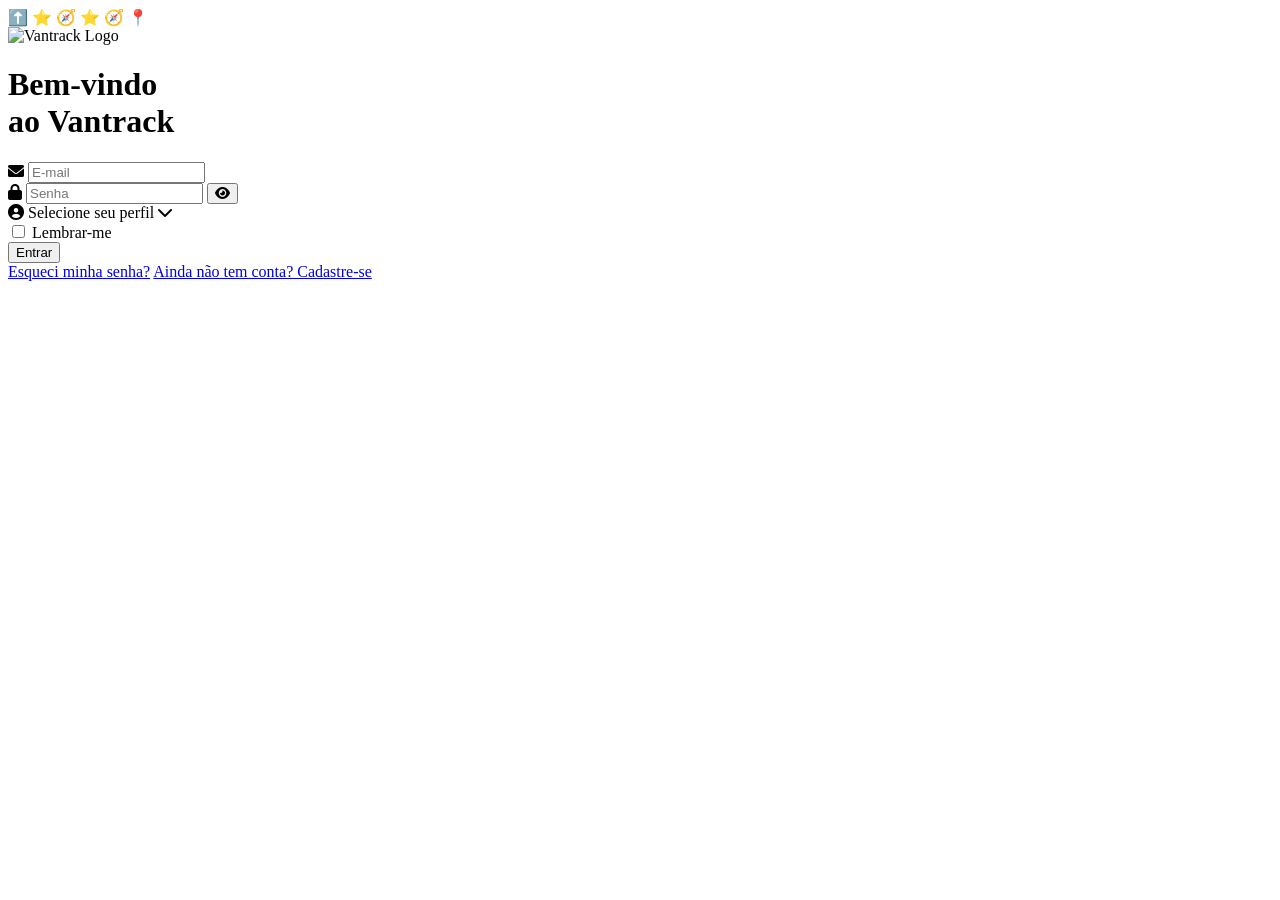
==== pages/index.html @ 5d8a189a "feat: resolve login and registration bugs, bypass 2fa for testing, create profile screens with logou" ====
<!DOCTYPE html>
<html lang="pt-BR">
<head>
    <meta charset="UTF-8">
    <meta name="viewport" content="width=device-width, initial-scale=1.0">
    <title>Login - Vantrack</title>
    <link rel="preconnect" href="https://fonts.googleapis.com">
    <link rel="preconnect" href="https://fonts.gstatic.com" crossorigin>
    <link href="https://fonts.googleapis.com/css2?family=Poppins:wght@400;500;600;700&display=swap" rel="stylesheet">
    <link rel="stylesheet" href="https://cdnjs.cloudflare.com/ajax/libs/font-awesome/6.0.0-beta3/css/all.min.css">
    <link rel="stylesheet" href="../assets/css/global.css">
    <link rel="stylesheet" href="../assets/css/components.css">
    <link rel="stylesheet" href="../assets/css/login.css">
</head>
<body>
    <!-- Padrão decorativo de mapa nas bordas -->
    <div class="map-bg-pattern">
        <span class="pattern-top-right">⬆️ ⭐ 🧭</span>
        <span class="pattern-bottom-left">⭐ 🧭 📍</span>
    </div>

    <div id="notificacoes" class="container-notificacoes"></div>
    <div class="login-container">
        <div class="login-header">
            <img src="../assets/img/van.png.png" alt="Vantrack Logo" class="logo-van">
            <h1>Bem-vindo<br>ao Vantrack</h1>
        </div>
        <div class="login-card">
            <form id="form-login">
                <div class="form-group">
                    <div class="input-com-icone">
                        <i class="fas fa-envelope"></i>
                        <input type="email" id="email" name="email" data-validar="email" placeholder="E-mail" required>
                    </div>
                </div>
                <div class="form-group">
                    <div class="input-com-icone">
                        <i class="fas fa-lock"></i>
                        <input type="password" id="senha" name="senha" data-validar="senha" placeholder="Senha" required>
                        <button type="button" class="toggle-senha" aria-label="Mostrar ou esconder senha">
                            <i class="fas fa-eye"></i>
                        </button>
                    </div>
                </div>
                <div class="form-group">
                    <div class="dropdown-perfil">
                        <div class="dropdown-header input-com-icone">
                            <i class="fas fa-user-circle"></i>
                            <span id="perfil-display" class="perfil-display">Selecione seu perfil</span>
                            <i class="fas fa-chevron-down dropdown-icon"></i>
                        </div>
                        <ul class="dropdown-list" id="dropdown-perfil-list" style="display: none;">
                            <li class="dropdown-item" data-value="aluno">Aluno</li>
                            <li class="dropdown-item" data-value="motorista">Motorista</li>
                        </ul>
                        <input type="hidden" id="perfil" name="perfil" value="">
                    </div>
                </div>
                <div class="form-group checkbox-group">
                    <input type="checkbox" id="lembrar" name="lembrar">
                    <label for="lembrar">Lembrar-me</label>
                </div>
                <button type="submit" class="btn-login">Entrar</button>
            </form>
        </div>
        <div class="login-footer">
            <a href="recuperar-senha.html" class="link-footer">Esqueci minha senha?</a>
            <a href="escolha.html" class="link-footer">Ainda não tem conta? Cadastre-se</a>
        </div>
    </div>
    <script src="../assets/js/config.js?v=1.1"></script>
    <script src="../assets/js/validators.js"></script>
    <script src="../assets/js/login.js?v=1.1"></script>
</body>
</html>
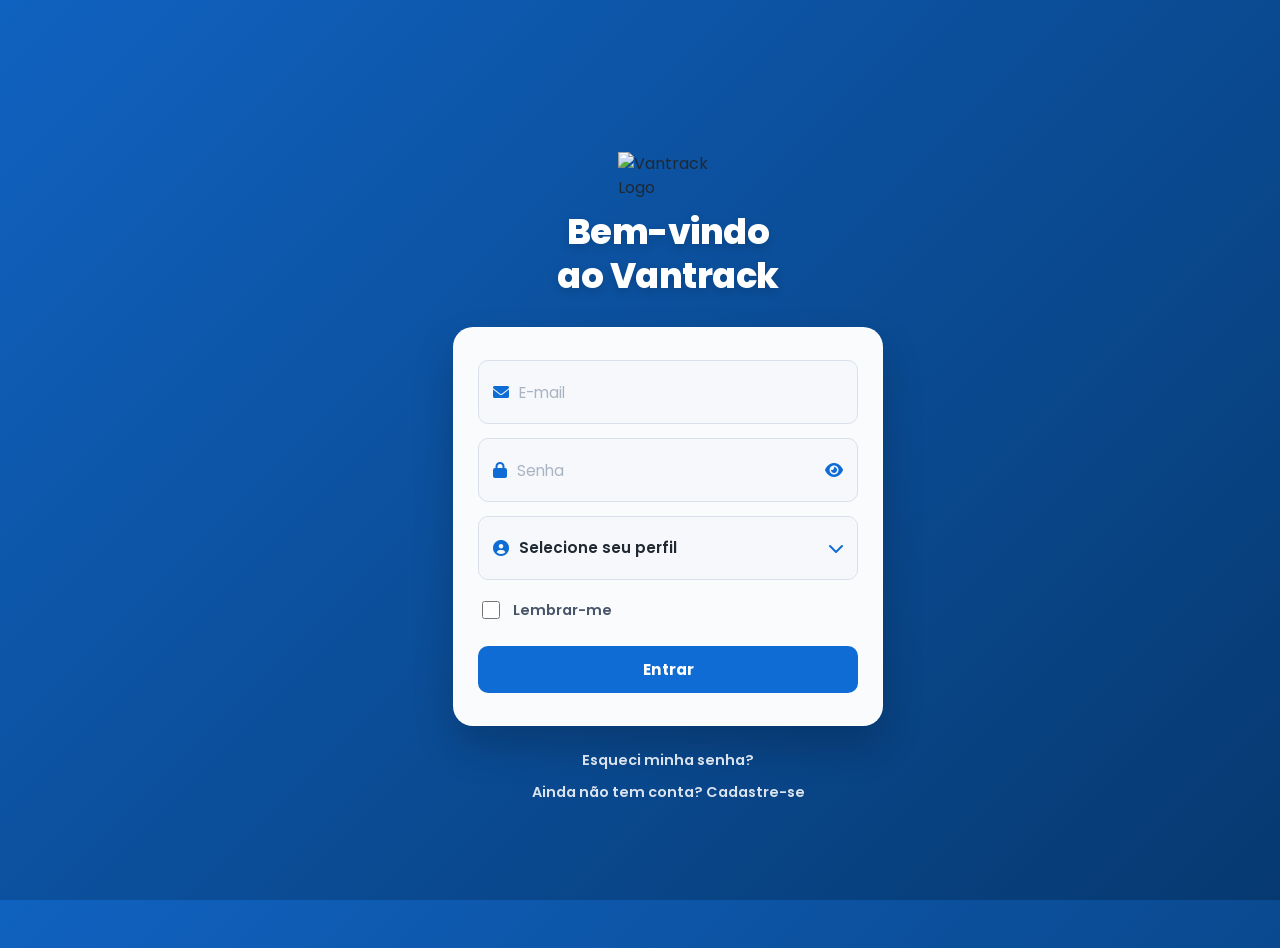
==== commit c9ed7ddf: "ajuste na configuração do perfil do git" ====
--- a/pages/index.html
+++ b/pages/index.html
@@ -13,12 +13,6 @@
     <link rel="stylesheet" href="../assets/css/login.css">
 </head>
 <body>
-    <!-- Padrão decorativo de mapa nas bordas -->
-    <div class="map-bg-pattern">
-        <span class="pattern-top-right">⬆️ ⭐ 🧭</span>
-        <span class="pattern-bottom-left">⭐ 🧭 📍</span>
-    </div>
-
     <div id="notificacoes" class="container-notificacoes"></div>
     <div class="login-container">
         <div class="login-header">
--- a/assets/css/global.css
+++ b/assets/css/global.css
@@ -0,0 +1,208 @@
+:root {
+  /* Original Palette */
+  --primary-blue: #0F6CD5;
+  --primary-blue-dark: #0a56ac;
+  --primary-blue-light: #007bff;
+  
+  --bg-dark: #05386B;
+  --bg-darker: #03254a;
+  --bg-light: #e6f4ff;
+  --bg-lighter: #bfe3ff;
+  
+  /* Slate Typography */
+  --text-primary: #1f2933;
+  --text-secondary: #475569;
+  --text-muted: #64748B;
+  
+  /* Borders and Inputs */
+  --border-gray: #d9e0ea;
+  --placeholder-gray: #a9b4c3;
+  --input-bg: #f6f8fb;
+  --input-focus-border: #0F6CD5;
+  
+  --white: #ffffff;
+  --card-border: rgba(15, 108, 213, 0.08);
+  
+  /* Exquisite minimalist shadows */
+  --shadow-sm: 0 1px 3px rgba(15, 108, 213, 0.04);
+  --shadow-md: 0 4px 12px -2px rgba(15, 108, 213, 0.06);
+  --shadow-lg: 0 10px 25px -5px rgba(15, 108, 213, 0.08);
+  --shadow-xl: 0 16px 36px -10px rgba(15, 108, 213, 0.12);
+  --shadow-text: 0 2px 4px rgba(0, 0, 0, 0.1);
+  
+  /* Transitions */
+  --transition-smooth: all 0.25s cubic-bezier(0.4, 0, 0.2, 1);
+  --transition-fast: all 0.15s cubic-bezier(0.4, 0, 0.2, 1);
+}
+
+html {
+  width: 100%;
+  height: 100%;
+  scroll-behavior: smooth;
+}
+
+body {
+  width: 100%;
+  font-family: "Poppins", system-ui, -apple-system, BlinkMacSystemFont, "Segoe UI", sans-serif;
+  color: var(--text-primary);
+  background-color: var(--bg-light);
+  line-height: 1.5;
+  -webkit-font-smoothing: antialiased;
+  -moz-osx-font-smoothing: grayscale;
+}
+
+input, select, button, textarea {
+  font-family: inherit;
+}
+
+button {
+  cursor: pointer;
+}
+
+a {
+  text-decoration: none;
+  color: inherit;
+}
+
+img {
+  max-width: 100%;
+  height: auto;
+  display: block;
+}
+
+/* Glassmorphism Card Utility */
+.glass-card {
+  background: var(--white);
+  border: 1px solid var(--card-border);
+  box-shadow: var(--shadow-md);
+  border-radius: 16px;
+  transition: var(--transition-smooth);
+}
+
+/* Scrollbar Customization */
+::-webkit-scrollbar {
+  width: 6px;
+  height: 6px;
+}
+
+::-webkit-scrollbar-track {
+  background: rgba(0, 0, 0, 0.01);
+  border-radius: 4px;
+}
+
+::-webkit-scrollbar-thumb {
+  background: rgba(15, 108, 213, 0.15);
+  border-radius: 4px;
+  transition: var(--transition-fast);
+}
+
+::-webkit-scrollbar-thumb:hover {
+  background: rgba(15, 108, 213, 0.3);
+}
+
+/* Premium Dynamic Toasts */
+.toast {
+  position: fixed;
+  bottom: -100px;
+  left: 50%;
+  transform: translateX(-50%);
+  padding: 14px 24px;
+  border-radius: 12px;
+  font-weight: 600;
+  font-size: 14px;
+  z-index: 9999;
+  transition: bottom 0.4s cubic-bezier(0.175, 0.885, 0.32, 1.275);
+  max-width: 90%;
+  box-shadow: var(--shadow-lg);
+  display: flex;
+  align-items: center;
+  gap: 10px;
+  background-color: var(--white);
+  border: 1px solid var(--border-gray);
+}
+
+.toast.show {
+  bottom: 30px;
+}
+
+.toast-success {
+  border-left: 4px solid #10b981;
+  color: #0f766e;
+}
+
+.toast-warning {
+  border-left: 4px solid #f59e0b;
+  color: #b45309;
+}
+
+.toast-error {
+  border-left: 4px solid #ef4444;
+  color: #b91c1c;
+}
+
+.error-message {
+  display: none;
+  color: #ef4444;
+  font-size: 12px;
+  margin-top: 4px;
+  font-weight: 500;
+  animation: fadeIn 0.2s ease-in-out;
+}
+
+input.is-invalid,
+select.is-invalid,
+textarea.is-invalid {
+  border-color: #ef4444 !important;
+  background-color: #fef2f2;
+}
+
+.password-strength {
+  margin-top: 8px;
+  font-size: 12px;
+  font-weight: 600;
+  transition: var(--transition-fast);
+}
+
+.btn.is-loading {
+  opacity: 0.7;
+  pointer-events: none;
+  position: relative;
+  color: transparent !important;
+}
+
+.btn.is-loading::after {
+  content: "";
+  position: absolute;
+  width: 16px;
+  height: 16px;
+  top: 50%;
+  left: 50%;
+  margin-top: -8px;
+  margin-left: -8px;
+  border: 2px solid rgba(15, 108, 213, 0.2);
+  border-top-color: var(--primary-blue);
+  border-radius: 50%;
+  animation: spin 0.6s linear infinite;
+}
+
+.spinner {
+  display: inline-block;
+  width: 14px;
+  height: 14px;
+  border: 2px solid rgba(15, 108, 213, 0.2);
+  border-top-color: var(--primary-blue);
+  border-radius: 50%;
+  animation: spin 0.6s linear infinite;
+  margin-right: 8px;
+}
+
+@keyframes spin {
+  to { transform: rotate(360deg); }
+}
+
+@keyframes fadeIn {
+  from { opacity: 0; transform: translateY(-3px); }
+  to { opacity: 1; transform: translateY(0); }
+}
+
+
--- a/assets/css/components.css
+++ b/assets/css/components.css
@@ -0,0 +1,369 @@
+.input-group {
+  display: flex;
+  align-items: center;
+  gap: 10px;
+  background-color: var(--input-bg);
+  border-radius: 10px;
+  border: 1px solid var(--border-gray);
+  padding: 6px 14px;
+  transition: var(--transition-smooth);
+}
+
+.input-group:focus-within {
+  border-color: var(--primary-blue);
+  background-color: var(--white);
+  box-shadow: 0 0 0 3px rgba(15, 108, 213, 0.1);
+}
+
+.input-group i,
+.input-group .material-symbols-outlined,
+.input-group span {
+  font-size: 18px;
+  color: var(--placeholder-gray);
+  flex-shrink: 0;
+  transition: var(--transition-fast);
+}
+
+.input-group:focus-within i,
+.input-group:focus-within .material-symbols-outlined {
+  color: var(--primary-blue);
+}
+
+.input-group input,
+.input-group select {
+  flex: 1;
+  border: none;
+  background: transparent;
+  outline: none;
+  font-size: 0.95rem;
+  color: var(--text-primary);
+  padding: 8px 0;
+}
+
+.input-group input::placeholder {
+  color: var(--placeholder-gray);
+}
+
+.input-group select {
+  -webkit-appearance: none;
+  -moz-appearance: none;
+  appearance: none;
+  cursor: pointer;
+}
+
+.field-password {
+  position: relative;
+  padding-right: 6px;
+}
+
+.toggle-password {
+  border: none;
+  background: transparent;
+  cursor: pointer;
+  display: flex;
+  align-items: center;
+  justify-content: center;
+  padding: 4px;
+  flex-shrink: 0;
+}
+
+.toggle-password span,
+.toggle-password i {
+  font-size: 18px;
+  color: var(--placeholder-gray);
+  transition: var(--transition-fast);
+}
+
+.toggle-password:hover span,
+.toggle-password:hover i {
+  color: var(--primary-blue);
+}
+
+.checkbox-wrapper {
+  display: flex;
+  align-items: center;
+  gap: 8px;
+  font-size: 0.9rem;
+  color: var(--text-secondary);
+  cursor: pointer;
+}
+
+.checkbox-wrapper input {
+  width: 18px;
+  height: 18px;
+  border-radius: 4px;
+  border: 1px solid var(--border-gray);
+  cursor: pointer;
+  accent-color: var(--primary-blue);
+}
+
+.btn {
+  border: none;
+  border-radius: 10px;
+  font-size: 0.95rem;
+  font-weight: 600;
+  padding: 12px 24px;
+  cursor: pointer;
+  transition: var(--transition-smooth);
+  width: 100%;
+  display: flex;
+  align-items: center;
+  justify-content: center;
+  gap: 8px;
+}
+
+.btn:hover {
+  transform: translateY(-1px);
+  box-shadow: 0 4px 12px rgba(15, 108, 213, 0.15);
+}
+
+.btn:active {
+  transform: translateY(0);
+}
+
+.container-notificacoes {
+  position: fixed;
+  top: 24px;
+  left: 50%;
+  transform: translateX(-50%);
+  z-index: 10000;
+  display: flex;
+  flex-direction: column;
+  gap: 12px;
+  pointer-events: none;
+  width: 100%;
+  max-width: 400px;
+}
+
+.notificacao {
+  display: flex;
+  align-items: center;
+  gap: 12px;
+  padding: 14px 20px;
+  border-radius: 12px;
+  font-size: 14px;
+  font-weight: 600;
+  box-shadow: var(--shadow-md);
+  animation: slideDown 0.4s cubic-bezier(0.16, 1, 0.3, 1) forwards;
+  pointer-events: auto;
+  border: 1px solid var(--border-gray);
+  background-color: var(--white);
+}
+
+.notificacao span:first-child {
+  font-size: 18px;
+  flex-shrink: 0;
+}
+
+.notificacao-erro {
+  color: #ef4444;
+  border-left: 4px solid #ef4444;
+}
+
+.notificacao-sucesso {
+  color: #10b981;
+  border-left: 4px solid #10b981;
+}
+
+.notificacao-aviso {
+  color: #f59e0b;
+  border-left: 4px solid #f59e0b;
+}
+
+.notificacao-info {
+  color: #0f6cd5;
+  border-left: 4px solid #0f6cd5;
+}
+
+@keyframes slideDown {
+  from {
+    transform: translateY(-20px);
+    opacity: 0;
+  }
+  to {
+    transform: translateY(0);
+    opacity: 1;
+  }
+}
+
+.btn-primary {
+  background-color: var(--primary-blue);
+  color: var(--white);
+}
+
+.btn-primary:hover {
+  background-color: var(--primary-blue-dark);
+  box-shadow: 0 6px 14px rgba(15, 108, 213, 0.2);
+}
+
+.btn-light {
+  background-color: var(--white);
+  color: var(--primary-blue);
+  border: 1px solid var(--border-gray);
+  box-shadow: var(--shadow-sm);
+}
+
+.btn-light:hover {
+  background-color: var(--bg-light);
+  border-color: var(--primary-blue);
+  box-shadow: var(--shadow-md);
+}
+
+.card {
+  background-color: var(--white);
+  border-radius: 16px;
+  box-shadow: var(--shadow-md);
+  padding: 24px;
+  border: 1px solid var(--card-border);
+  transition: var(--transition-smooth);
+}
+
+.card:hover {
+  box-shadow: var(--shadow-lg);
+  border-color: rgba(15, 108, 213, 0.15);
+}
+
+.card-title {
+  font-size: 1.5rem;
+  font-weight: 700;
+  color: var(--bg-dark);
+  margin-bottom: 6px;
+  letter-spacing: -0.5px;
+}
+
+.card-subtitle {
+  font-size: 0.95rem;
+  color: var(--text-secondary);
+}
+
+.form {
+  display: flex;
+  flex-direction: column;
+  gap: 14px;
+  width: 100%;
+}
+
+.form-submit {
+  margin-top: 6px;
+}
+
+.link {
+  color: var(--primary-blue);
+  text-decoration: none;
+  cursor: pointer;
+  font-size: 0.95rem;
+  font-weight: 600;
+  transition: var(--transition-fast);
+}
+
+.link:hover {
+  color: var(--primary-blue-dark);
+  text-decoration: underline;
+}
+
+.container-center {
+  display: flex;
+  align-items: center;
+  justify-content: center;
+  min-height: 100vh;
+  padding: 24px 16px;
+}
+
+.flex-column {
+  display: flex;
+  flex-direction: column;
+  align-items: center;
+}
+
+.flex-row {
+  display: flex;
+  align-items: center;
+  justify-content: center;
+  gap: 16px;
+}
+
+.gap-10 {
+  gap: 10px;
+}
+
+.gap-15 {
+  gap: 15px;
+}
+
+.gap-20 {
+  gap: 20px;
+}
+
+.margin-bottom-18 {
+  margin-bottom: 18px;
+}
+
+.margin-bottom-32 {
+  margin-bottom: 32px;
+}
+
+.margin-top-25 {
+  margin-top: 25px;
+}
+
+.text-center {
+  text-align: center;
+}
+
+.icon-small {
+  width: 20px;
+  height: 20px;
+}
+
+.icon-medium {
+  width: 90px;
+  height: 90px;
+}
+
+.icon-large {
+  width: 110px;
+  height: auto;
+}
+
+@media (max-width: 480px) {
+  .flex-row {
+    flex-direction: column;
+  }
+}
+
+/* ========================================
+   MAP BACKGROUND PATTERN DECORATION
+   ======================================== */
+.map-bg-pattern {
+  position: fixed;
+  top: 0;
+  left: 0;
+  width: 100vw;
+  height: 100vh;
+  z-index: 0;
+  pointer-events: none;
+  overflow: hidden;
+  background: linear-gradient(135deg, var(--bg-light) 0%, #ffffff 100%);
+}
+
+/* Esconder spans e emojis via CSS para tirar as estrelas completamente */
+.map-bg-pattern span,
+.map-bg-pattern .pattern-top-right,
+.map-bg-pattern .pattern-bottom-left {
+  display: none !important;
+}
+
+body {
+  position: relative;
+  z-index: 1;
+}
+
+main,
+.container,
+#tela-cadastro,
+.conteudo-cadastro {
+  position: relative;
+  z-index: 1;
+}
+
+
--- a/assets/css/login.css
+++ b/assets/css/login.css
@@ -0,0 +1,359 @@
+body {
+  background: linear-gradient(135deg, #1062c0 0%, #063970 100%);
+  color: var(--text-primary);
+  display: flex;
+  flex-direction: column;
+  justify-content: center;
+  align-items: center;
+  min-height: 100vh;
+  padding: 20px;
+  overflow-x: hidden;
+}
+
+.login-container {
+  width: 100%;
+  max-width: 380px;
+  display: flex;
+  flex-direction: column;
+  align-items: center;
+  gap: 24px;
+  animation: loginFadeUp 0.6s cubic-bezier(0.16, 1, 0.3, 1) forwards;
+}
+
+@keyframes loginFadeUp {
+  from {
+    opacity: 0;
+    transform: translateY(20px);
+  }
+  to {
+    opacity: 1;
+    transform: translateY(0);
+  }
+}
+
+.login-header {
+  display: flex;
+  flex-direction: column;
+  align-items: center;
+  gap: 10px;
+  margin-bottom: 5px;
+}
+
+.logo-van {
+  width: 100px;
+  height: auto;
+  animation: logoFloat 4s ease-in-out infinite;
+}
+
+@keyframes logoFloat {
+  0%, 100% { transform: translateY(0); }
+  50% { transform: translateY(-5px); }
+}
+
+.login-header h1 {
+  font-size: 2.2rem;
+  font-weight: 800;
+  color: var(--white);
+  text-align: center;
+  line-height: 1.25;
+  margin: 0;
+  letter-spacing: -0.5px;
+  text-shadow: 0 4px 10px rgba(0, 0, 0, 0.15);
+}
+
+.login-header p {
+  font-size: 0.95rem;
+  color: var(--bg-light);
+  text-align: center;
+  font-weight: 500;
+  margin-top: 6px;
+  opacity: 0.9;
+}
+
+.login-header i.fa-shield-alt {
+  font-size: 3.5rem;
+  color: var(--white);
+  margin-bottom: 10px;
+  filter: drop-shadow(0 4px 10px rgba(0, 0, 0, 0.15));
+  animation: logoFloat 4s ease-in-out infinite;
+}
+
+.login-card,
+.login-box {
+  width: 100%;
+  background: rgba(255, 255, 255, 0.98);
+  border: 1px solid rgba(255, 255, 255, 0.35);
+  border-radius: 20px;
+  padding: 32px 24px;
+  box-shadow: 0 20px 40px rgba(0, 0, 0, 0.2);
+  backdrop-filter: blur(10px);
+}
+
+#form-login {
+  display: flex;
+  flex-direction: column;
+  gap: 14px;
+}
+
+.form-group {
+  display: flex;
+  flex-direction: column;
+  gap: 6px;
+}
+
+.input-com-icone {
+  display: flex;
+  align-items: center;
+  background-color: var(--input-bg);
+  border-radius: 10px;
+  border: 1px solid var(--border-gray);
+  padding: 8px 14px;
+  gap: 10px;
+  height: 46px;
+  transition: var(--transition-smooth);
+}
+
+.input-com-icone:focus-within {
+  border-color: var(--primary-blue);
+  background-color: var(--white);
+  box-shadow: 0 0 0 3px rgba(15, 108, 213, 0.1);
+}
+
+.input-com-icone i {
+  color: var(--primary-blue);
+  font-size: 16px;
+  flex-shrink: 0;
+  transition: var(--transition-fast);
+}
+
+.input-com-icone:focus-within i {
+  transform: scale(1.05);
+}
+
+.input-com-icone input,
+.input-com-icone select {
+  flex: 1;
+  border: none;
+  outline: none;
+  font-size: 0.95rem;
+  color: var(--text-primary);
+  background-color: transparent;
+  padding: 0;
+  font-family: inherit;
+}
+
+.input-com-icone input::placeholder {
+  color: var(--placeholder-gray);
+}
+
+input:required:invalid,
+input:invalid {
+  box-shadow: none;
+}
+
+.msg-erro {
+  display: none !important;
+}
+
+.input-erro {
+  border-color: var(--border-gray);
+}
+
+.dropdown-perfil {
+  position: relative;
+}
+
+.dropdown-header {
+  cursor: pointer;
+  user-select: none;
+}
+
+.perfil-display {
+  flex: 1;
+  color: var(--text-primary);
+  font-size: 0.95rem;
+  font-weight: 600;
+}
+
+.dropdown-header.is-placeholder .perfil-display {
+  color: var(--placeholder-gray);
+  font-weight: 500;
+}
+
+.dropdown-header.is-placeholder i:not(.dropdown-icon) {
+  color: var(--placeholder-gray);
+}
+
+.dropdown-icon {
+  color: var(--primary-blue);
+  font-size: 14px;
+  transition: var(--transition-smooth);
+  flex-shrink: 0;
+}
+
+.dropdown-header.open .dropdown-icon {
+  transform: rotate(180deg);
+}
+
+.dropdown-list {
+  position: absolute;
+  top: calc(100% + 6px);
+  left: 0;
+  right: 0;
+  background-color: var(--white);
+  border: 1px solid var(--border-gray);
+  border-radius: 10px;
+  list-style: none;
+  margin: 0;
+  padding: 6px;
+  box-shadow: var(--shadow-lg);
+  z-index: 100;
+  animation: dropdownFadeIn 0.25s cubic-bezier(0.16, 1, 0.3, 1) forwards;
+}
+
+@keyframes dropdownFadeIn {
+  from {
+    opacity: 0;
+    transform: translateY(-8px);
+  }
+  to {
+    opacity: 1;
+    transform: translateY(0);
+  }
+}
+
+.dropdown-item {
+  padding: 8px 12px;
+  color: var(--text-secondary);
+  border-radius: 6px;
+  cursor: pointer;
+  transition: var(--transition-fast);
+  display: flex;
+  align-items: center;
+  gap: 10px;
+  font-size: 0.95rem;
+  font-weight: 600;
+}
+
+.dropdown-item:hover {
+  background-color: var(--bg-light);
+  color: var(--primary-blue);
+}
+
+.dropdown-item.selected {
+  background-color: var(--bg-light);
+  color: var(--primary-blue-dark);
+  font-weight: 700;
+}
+
+.toggle-senha {
+  background: none;
+  border: none;
+  color: var(--primary-blue);
+  cursor: pointer;
+  font-size: 16px;
+  padding: 0;
+  flex-shrink: 0;
+  display: flex;
+  align-items: center;
+  justify-content: center;
+  transition: var(--transition-fast);
+}
+
+.toggle-senha:hover {
+  color: var(--primary-blue-dark);
+}
+
+.checkbox-group {
+  display: flex;
+  align-items: center;
+  gap: 10px;
+  flex-direction: row;
+  margin: 4px 0;
+}
+
+.checkbox-group input {
+  width: 18px;
+  height: 18px;
+  border-radius: 4px;
+  border: 1px solid var(--border-gray);
+  cursor: pointer;
+  accent-color: var(--primary-blue);
+}
+
+.checkbox-group label {
+  cursor: pointer;
+  font-size: 0.9rem;
+  color: var(--text-secondary);
+  user-select: none;
+  font-weight: 600;
+}
+
+.btn-login {
+  background-color: var(--primary-blue);
+  color: var(--white);
+  border: none;
+  padding: 12px 24px;
+  border-radius: 10px;
+  font-size: 0.95rem;
+  font-weight: 700;
+  cursor: pointer;
+  margin-top: 6px;
+  transition: var(--transition-smooth);
+}
+
+.btn-login:hover {
+  background-color: var(--primary-blue-dark);
+  box-shadow: 0 4px 12px rgba(15, 108, 213, 0.2);
+}
+
+.btn-login:active {
+  transform: translateY(0);
+}
+
+.btn-login:disabled {
+  background-color: var(--bg-lighter);
+  color: var(--placeholder-gray);
+  cursor: not-allowed;
+  transform: none;
+  box-shadow: none;
+}
+
+.login-footer {
+  display: flex;
+  flex-direction: column;
+  align-items: center;
+  gap: 10px;
+  text-align: center;
+}
+
+.link-footer {
+  color: var(--white);
+  opacity: 0.85;
+  text-decoration: none;
+  font-size: 0.9rem;
+  font-weight: 600;
+  transition: var(--transition-fast);
+}
+
+.link-footer:hover {
+  opacity: 1;
+  color: var(--bg-light);
+  text-decoration: underline;
+}
+
+@media (max-width: 768px) {
+  .login-container {
+    max-width: 100%;
+  }
+
+  .login-header h1 {
+    font-size: 1.8rem;
+  }
+
+  .login-card {
+    padding: 24px 20px;
+  }
+}
+
+
